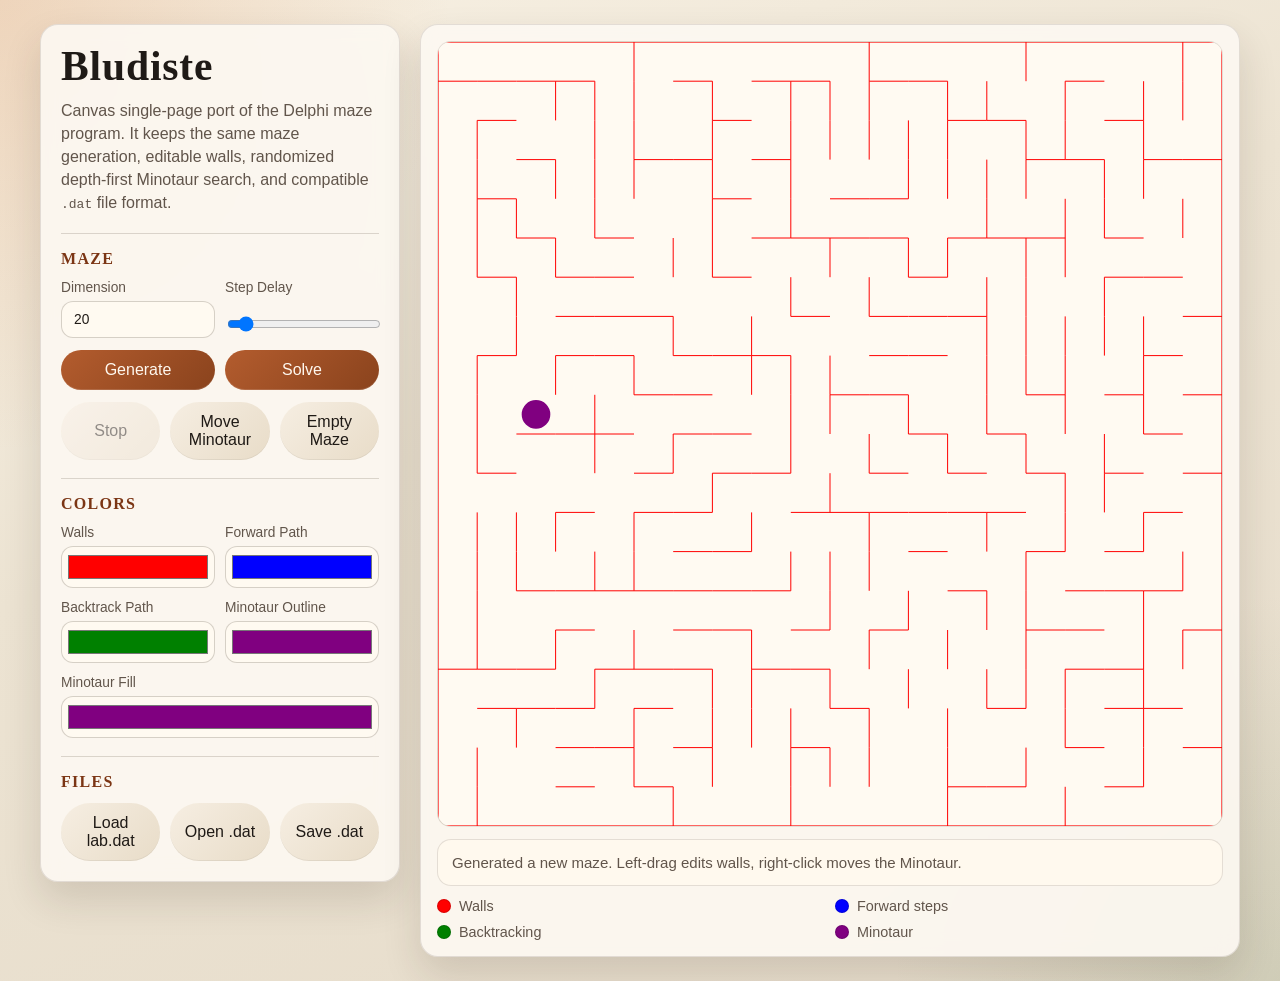
==== index.html @ 66cb42f4 "added spa" ====
<!DOCTYPE html>
<html lang="en">
<head>
  <meta charset="UTF-8">
  <meta name="viewport" content="width=device-width, initial-scale=1.0">
  <title>Bludiste Canvas SPA</title>
  <style>
    :root {
      color-scheme: light;
      --bg: #efe8db;
      --panel: rgba(252, 248, 241, 0.92);
      --panel-strong: #fffaf1;
      --ink: #1f1a16;
      --muted: #61554b;
      --accent: #b35c2e;
      --accent-deep: #7b3514;
      --line: rgba(76, 57, 42, 0.18);
      --shadow: 0 18px 38px rgba(53, 32, 19, 0.14);
      --radius: 18px;
    }

    * {
      box-sizing: border-box;
    }

    body {
      margin: 0;
      min-height: 100vh;
      font-family: "Trebuchet MS", "Gill Sans", "Avenir Next", sans-serif;
      color: var(--ink);
      background:
        radial-gradient(circle at top left, rgba(210, 132, 72, 0.26), transparent 28%),
        radial-gradient(circle at bottom right, rgba(117, 141, 104, 0.2), transparent 24%),
        linear-gradient(160deg, #f8f1e4 0%, #ece3d2 42%, #e6dccb 100%);
    }

    .page {
      width: min(1200px, calc(100vw - 32px));
      margin: 24px auto;
      display: grid;
      grid-template-columns: minmax(280px, 360px) minmax(0, 1fr);
      gap: 20px;
      align-items: start;
    }

    .panel,
    .board {
      background: var(--panel);
      border: 1px solid rgba(97, 85, 75, 0.16);
      border-radius: var(--radius);
      box-shadow: var(--shadow);
      backdrop-filter: blur(10px);
    }

    .panel {
      padding: 20px;
      display: grid;
      gap: 18px;
    }

    .board {
      padding: 16px;
      display: grid;
      gap: 12px;
    }

    h1,
    h2 {
      margin: 0;
      font-family: Georgia, "Times New Roman", serif;
      font-weight: 700;
      letter-spacing: 0.02em;
    }

    h1 {
      font-size: clamp(2rem, 4vw, 2.6rem);
      line-height: 1.05;
    }

    h2 {
      font-size: 1rem;
      color: var(--accent-deep);
      text-transform: uppercase;
      letter-spacing: 0.08em;
    }

    p {
      margin: 0;
      color: var(--muted);
      line-height: 1.45;
    }

    .section {
      display: grid;
      gap: 12px;
      padding-top: 16px;
      border-top: 1px solid var(--line);
    }

    .row {
      display: grid;
      gap: 10px;
    }

    .row.columns-2 {
      grid-template-columns: repeat(2, minmax(0, 1fr));
    }

    .row.columns-3 {
      grid-template-columns: repeat(3, minmax(0, 1fr));
    }

    label {
      display: grid;
      gap: 6px;
      font-size: 0.86rem;
      color: var(--muted);
    }

    input,
    button {
      font: inherit;
    }

    input[type="number"],
    input[type="range"] {
      width: 100%;
    }

    input[type="number"] {
      padding: 10px 12px;
      border-radius: 12px;
      border: 1px solid rgba(97, 85, 75, 0.26);
      background: var(--panel-strong);
      color: var(--ink);
    }

    input[type="color"] {
      width: 100%;
      min-height: 42px;
      padding: 4px;
      border-radius: 12px;
      border: 1px solid rgba(97, 85, 75, 0.26);
      background: var(--panel-strong);
    }

    button {
      border: 0;
      border-radius: 999px;
      padding: 11px 14px;
      cursor: pointer;
      color: #fff8ef;
      background: linear-gradient(135deg, var(--accent), #8a431d);
      box-shadow: inset 0 -1px 0 rgba(255, 255, 255, 0.14);
      transition: transform 120ms ease, filter 120ms ease, opacity 120ms ease;
    }

    button.secondary {
      color: var(--ink);
      background: linear-gradient(135deg, #f6eee2, #e8dcc8);
      box-shadow: inset 0 -1px 0 rgba(0, 0, 0, 0.06);
    }

    button:disabled {
      opacity: 0.48;
      cursor: default;
    }

    button:not(:disabled):hover {
      transform: translateY(-1px);
      filter: saturate(1.08);
    }

    .board-shell {
      width: 100%;
      aspect-ratio: 1;
      position: relative;
      overflow: hidden;
      border-radius: calc(var(--radius) - 4px);
      background:
        linear-gradient(180deg, rgba(255, 250, 241, 0.94), rgba(244, 235, 222, 0.96)),
        repeating-linear-gradient(
          45deg,
          rgba(134, 97, 67, 0.05) 0,
          rgba(134, 97, 67, 0.05) 12px,
          rgba(255, 255, 255, 0.12) 12px,
          rgba(255, 255, 255, 0.12) 24px
        );
      border: 1px solid rgba(97, 85, 75, 0.16);
    }

    canvas {
      width: 100%;
      height: 100%;
      display: block;
    }

    .status {
      padding: 12px 14px;
      border-radius: 14px;
      background: rgba(255, 249, 238, 0.9);
      border: 1px solid rgba(97, 85, 75, 0.16);
      color: var(--muted);
      font-size: 0.94rem;
      line-height: 1.4;
    }

    .legend {
      display: grid;
      grid-template-columns: repeat(2, minmax(0, 1fr));
      gap: 10px;
      font-size: 0.9rem;
      color: var(--muted);
    }

    .legend span {
      display: inline-flex;
      align-items: center;
      gap: 8px;
    }

    .swatch {
      width: 14px;
      height: 14px;
      border-radius: 999px;
      border: 1px solid rgba(0, 0, 0, 0.15);
      flex: none;
    }

    .hidden {
      display: none;
    }

    @media (max-width: 980px) {
      .page {
        grid-template-columns: 1fr;
      }
    }
  </style>
</head>
<body>
  <main class="page">
    <aside class="panel">
      <div class="row">
        <h1>Bludiste</h1>
        <p>Canvas single-page port of the Delphi maze program. It keeps the same maze generation, editable walls, randomized depth-first Minotaur search, and compatible <code>.dat</code> file format.</p>
      </div>

      <section class="section">
        <h2>Maze</h2>
        <div class="row columns-2">
          <label>
            Dimension
            <input id="dimensionInput" type="number" min="4" max="500" value="20">
          </label>
          <label>
            Step Delay
            <input id="speedInput" type="range" min="10" max="250" step="5" value="30">
          </label>
        </div>
        <div class="row columns-2">
          <button id="generateBtn">Generate</button>
          <button id="solveBtn">Solve</button>
        </div>
        <div class="row columns-3">
          <button id="stopBtn" class="secondary" disabled>Stop</button>
          <button id="moveMinotaurBtn" class="secondary">Move Minotaur</button>
          <button id="emptyBtn" class="secondary">Empty Maze</button>
        </div>
      </section>

      <section class="section">
        <h2>Colors</h2>
        <div class="row columns-2">
          <label>
            Walls
            <input id="wallColorInput" type="color" value="#ff0000">
          </label>
          <label>
            Forward Path
            <input id="forwardColorInput" type="color" value="#0000ff">
          </label>
        </div>
        <div class="row columns-2">
          <label>
            Backtrack Path
            <input id="backtrackColorInput" type="color" value="#008000">
          </label>
          <label>
            Minotaur Outline
            <input id="minotaurOutlineInput" type="color" value="#800080">
          </label>
        </div>
        <div class="row">
          <label>
            Minotaur Fill
            <input id="minotaurFillInput" type="color" value="#800080">
          </label>
        </div>
      </section>

      <section class="section">
        <h2>Files</h2>
        <div class="row columns-3">
          <button id="loadBundledBtn" class="secondary">Load lab.dat</button>
          <button id="loadBtn" class="secondary">Open .dat</button>
          <button id="saveBtn" class="secondary">Save .dat</button>
        </div>
        <input id="fileInput" class="hidden" type="file" accept=".dat,application/octet-stream">
      </section>
    </aside>

    <section class="board">
      <div class="board-shell">
        <canvas id="mazeCanvas"></canvas>
      </div>
      <div id="statusText" class="status">Left click or drag near a wall to toggle it. Right click a cell to place the Minotaur. Search always starts from cell 1,1.</div>
      <div class="legend">
        <span><i class="swatch" id="wallSwatch"></i>Walls</span>
        <span><i class="swatch" id="forwardSwatch"></i>Forward steps</span>
        <span><i class="swatch" id="backtrackSwatch"></i>Backtracking</span>
        <span><i class="swatch" id="minotaurSwatch"></i>Minotaur</span>
      </div>
    </section>
  </main>

  <script>
    (() => {
      const MAX_SIZE = 500;
      const FILE_SIZE = 4 + 20 + (MAX_SIZE * MAX_SIZE) + (MAX_SIZE * MAX_SIZE);
      const DIRS = [
        { code: 1, dx: 1, dy: 0 },
        { code: 2, dx: 0, dy: 1 },
        { code: 3, dx: -1, dy: 0 },
        { code: 4, dx: 0, dy: -1 }
      ];

      const elements = {
        canvas: document.getElementById("mazeCanvas"),
        dimensionInput: document.getElementById("dimensionInput"),
        speedInput: document.getElementById("speedInput"),
        generateBtn: document.getElementById("generateBtn"),
        solveBtn: document.getElementById("solveBtn"),
        stopBtn: document.getElementById("stopBtn"),
        moveMinotaurBtn: document.getElementById("moveMinotaurBtn"),
        emptyBtn: document.getElementById("emptyBtn"),
        loadBundledBtn: document.getElementById("loadBundledBtn"),
        loadBtn: document.getElementById("loadBtn"),
        saveBtn: document.getElementById("saveBtn"),
        fileInput: document.getElementById("fileInput"),
        statusText: document.getElementById("statusText"),
        wallColorInput: document.getElementById("wallColorInput"),
        forwardColorInput: document.getElementById("forwardColorInput"),
        backtrackColorInput: document.getElementById("backtrackColorInput"),
        minotaurOutlineInput: document.getElementById("minotaurOutlineInput"),
        minotaurFillInput: document.getElementById("minotaurFillInput"),
        wallSwatch: document.getElementById("wallSwatch"),
        forwardSwatch: document.getElementById("forwardSwatch"),
        backtrackSwatch: document.getElementById("backtrackSwatch"),
        minotaurSwatch: document.getElementById("minotaurSwatch")
      };

      const ctx = elements.canvas.getContext("2d");
      const state = {
        dimension: 20,
        speedMs: 30,
        colors: {
          tam: "#0000ff",
          zpet: "#008000",
          zdi: "#ff0000",
          mino1: "#800080",
          mino2: "#800080"
        },
        horiz: createGrid(false),
        vert: createGrid(false),
        visited: createGrid(false),
        minotaur: { x: 1, y: 1 },
        pathSteps: [],
        pathIndex: 0,
        solveState: "idle",
        timerId: null,
        editing: true,
        dragToggled: new Set(),
        dragButton: null,
        canvasCssWidth: 0,
        canvasCssHeight: 0
      };

      function createGrid(fillValue) {
        return Array.from({ length: MAX_SIZE + 1 }, () => Array(MAX_SIZE + 1).fill(fillValue));
      }

      function clearGrid(grid, fillValue) {
        for (let x = 0; x <= MAX_SIZE; x += 1) {
          grid[x].fill(fillValue);
        }
      }

      function clamp(value, min, max) {
        return Math.min(max, Math.max(min, value));
      }

      function randomInt(max) {
        return Math.floor(Math.random() * max);
      }

      function randomPermutation() {
        const result = [1, 2, 3, 4];
        for (let i = result.length - 1; i > 0; i -= 1) {
          const j = randomInt(i + 1);
          [result[i], result[j]] = [result[j], result[i]];
        }
        return result;
      }

      function updateStatus(message) {
        elements.statusText.textContent = message;
      }

      function syncInputsFromState() {
        elements.dimensionInput.value = String(state.dimension);
        elements.speedInput.value = String(state.speedMs);
        elements.wallColorInput.value = state.colors.zdi;
        elements.forwardColorInput.value = state.colors.tam;
        elements.backtrackColorInput.value = state.colors.zpet;
        elements.minotaurOutlineInput.value = state.colors.mino1;
        elements.minotaurFillInput.value = state.colors.mino2;
        elements.wallSwatch.style.background = state.colors.zdi;
        elements.forwardSwatch.style.background = state.colors.tam;
        elements.backtrackSwatch.style.background = state.colors.zpet;
        elements.minotaurSwatch.style.background =
          `linear-gradient(135deg, ${state.colors.mino1} 0%, ${state.colors.mino1} 48%, ${state.colors.mino2} 48%, ${state.colors.mino2} 100%)`;
      }

      function resizeCanvas() {
        const rect = elements.canvas.getBoundingClientRect();
        const dpr = window.devicePixelRatio || 1;
        state.canvasCssWidth = rect.width;
        state.canvasCssHeight = rect.height;
        elements.canvas.width = Math.max(1, Math.round(rect.width * dpr));
        elements.canvas.height = Math.max(1, Math.round(rect.height * dpr));
        ctx.setTransform(dpr, 0, 0, dpr, 0, 0);
        draw();
      }

      function getCellMetrics() {
        return {
          w: state.canvasCssWidth / state.dimension,
          h: state.canvasCssHeight / state.dimension
        };
      }

      function cellCenter(x, y) {
        const { w, h } = getCellMetrics();
        return {
          x: (x - 0.5) * w,
          y: (y - 0.5) * h
        };
      }

      function canMove(x, y, direction) {
        switch (direction) {
          case 1:
            return x < state.dimension && !state.vert[x][y];
          case 2:
            return y < state.dimension && !state.horiz[x][y];
          case 3:
            return x > 1 && !state.vert[x - 1][y];
          case 4:
            return y > 1 && !state.horiz[x][y - 1];
          default:
            return false;
        }
      }

      function openWall(x, y, direction) {
        switch (direction) {
          case 1:
            if (x < state.dimension) {
              state.vert[x][y] = false;
            }
            break;
          case 2:
            if (y < state.dimension) {
              state.horiz[x][y] = false;
            }
            break;
          case 3:
            if (x > 1) {
              state.vert[x - 1][y] = false;
            }
            break;
          case 4:
            if (y > 1) {
              state.horiz[x][y - 1] = false;
            }
            break;
          default:
            break;
        }
      }

      function chooseRandomMinotaur() {
        state.minotaur = {
          x: randomInt(state.dimension) + 1,
          y: randomInt(state.dimension) + 1
        };
      }

      function clearPath() {
        stopTimer();
        state.pathSteps = [];
        state.pathIndex = 0;
        state.solveState = "idle";
        state.editing = true;
        updateSolveButtons();
      }

      function updateSolveButtons() {
        elements.stopBtn.disabled = state.solveState === "idle";
        if (state.solveState === "running") {
          elements.solveBtn.textContent = "Pause";
        } else if (state.solveState === "paused") {
          elements.solveBtn.textContent = "Continue";
        } else {
          elements.solveBtn.textContent = "Solve";
        }
      }

      function stopTimer() {
        if (state.timerId !== null) {
          window.clearInterval(state.timerId);
          state.timerId = null;
        }
      }

      function setColorFromInput(key, value) {
        state.colors[key] = value;
        syncInputsFromState();
        draw();
      }

      function prepareFreshMaze() {
        clearGrid(state.horiz, false);
        clearGrid(state.vert, false);
        clearGrid(state.visited, false);
      }

      function generateMaze() {
        state.dimension = clamp(Number(elements.dimensionInput.value) || state.dimension, 4, MAX_SIZE);
        prepareFreshMaze();
        for (let x = 1; x <= state.dimension; x += 1) {
          for (let y = 1; y <= state.dimension; y += 1) {
            if (y < state.dimension) {
              state.horiz[x][y] = randomInt(10) > 0;
            }
            if (x < state.dimension) {
              state.vert[x][y] = randomInt(10) > 0;
            }
          }
        }

        function goAndCrush(x, y) {
          if (x < 1 || x > state.dimension || y < 1 || y > state.dimension || state.visited[x][y]) {
            return false;
          }
          state.visited[x][y] = true;
          for (const direction of randomPermutation()) {
            const dir = DIRS.find((item) => item.code === direction);
            const nextX = x + dir.dx;
            const nextY = y + dir.dy;
            if (goAndCrush(nextX, nextY)) {
              openWall(x, y, direction);
            }
          }
          return true;
        }

        goAndCrush(1, 1);
        clearGrid(state.visited, false);
        chooseRandomMinotaur();
        clearPath();
        syncInputsFromState();
        updateStatus("Generated a new maze. Left-drag edits walls, right-click moves the Minotaur.");
        draw();
      }

      function emptyMaze() {
        for (let x = 1; x <= MAX_SIZE; x += 1) {
          for (let y = 1; y <= MAX_SIZE; y += 1) {
            state.horiz[x][y] = false;
            state.vert[x][y] = false;
          }
        }
        clearGrid(state.visited, false);
        clearPath();
        updateStatus("Maze walls cleared.");
        draw();
      }

      function buildSolvePath() {
        clearGrid(state.visited, false);
        const steps = [];

        function dfs(x, y) {
          state.visited[x][y] = true;
          steps.push({ x, y, color: "tam" });
          if (x === state.minotaur.x && y === state.minotaur.y) {
            return true;
          }
          for (const direction of randomPermutation()) {
            if (!canMove(x, y, direction)) {
              continue;
            }
            const dir = DIRS.find((item) => item.code === direction);
            const nextX = x + dir.dx;
            const nextY = y + dir.dy;
            if (state.visited[nextX][nextY]) {
              continue;
            }
            if (dfs(nextX, nextY)) {
              return true;
            }
            steps.push({ x, y, color: "zpet" });
          }
          return false;
        }

        dfs(1, 1);
        return steps;
      }

      function startSolve() {
        state.pathSteps = buildSolvePath();
        state.pathIndex = 0;
        state.solveState = "running";
        state.editing = false;
        updateSolveButtons();
        updateStatus("Searching for the Minotaur with the original randomized depth-first walk.");
        stopTimer();
        state.timerId = window.setInterval(() => {
          if (state.pathIndex < state.pathSteps.length) {
            state.pathIndex += 1;
            draw();
            return;
          }
          finishSolve(false);
        }, state.speedMs);
        draw();
      }

      function pauseSolve() {
        stopTimer();
        state.solveState = "paused";
        state.editing = false;
        updateSolveButtons();
        updateStatus("Search paused.");
      }

      function resumeSolve() {
        state.solveState = "running";
        state.editing = false;
        updateSolveButtons();
        updateStatus("Search resumed.");
        stopTimer();
        state.timerId = window.setInterval(() => {
          if (state.pathIndex < state.pathSteps.length) {
            state.pathIndex += 1;
            draw();
            return;
          }
          finishSolve(false);
        }, state.speedMs);
      }

      function finishSolve(stoppedEarly) {
        stopTimer();
        if (stoppedEarly) {
          state.pathIndex = state.pathSteps.length;
        }
        state.solveState = "idle";
        state.editing = true;
        updateSolveButtons();
        updateStatus(stoppedEarly ? "Search stopped. Full recorded path remains visible." : "Search completed.");
        draw();
      }

      function toggleSolve() {
        if (state.solveState === "running") {
          pauseSolve();
          return;
        }
        if (state.solveState === "paused") {
          resumeSolve();
          return;
        }
        startSolve();
      }

      function draw() {
        ctx.clearRect(0, 0, state.canvasCssWidth, state.canvasCssHeight);

        const { w, h } = getCellMetrics();
        ctx.fillStyle = "#fffaf2";
        ctx.fillRect(0, 0, state.canvasCssWidth, state.canvasCssHeight);

        ctx.strokeStyle = state.colors.zdi;
        ctx.lineWidth = 1;
        for (let x = 1; x < state.dimension; x += 1) {
          for (let y = 1; y <= state.dimension; y += 1) {
            if (state.vert[x][y]) {
              ctx.beginPath();
              ctx.moveTo(x * w, (y - 1) * h);
              ctx.lineTo(x * w, y * h);
              ctx.stroke();
            }
            if (state.horiz[y][x]) {
              ctx.beginPath();
              ctx.moveTo((y - 1) * w, x * h);
              ctx.lineTo(y * w, x * h);
              ctx.stroke();
            }
          }
        }

        ctx.strokeStyle = state.colors.zdi;
        ctx.lineWidth = 1.2;
        ctx.strokeRect(0, 0, state.dimension * w, state.dimension * h);

        const radius = Math.min(w, h) * 0.34;
        const minotaurCenter = cellCenter(state.minotaur.x, state.minotaur.y);
        ctx.beginPath();
        ctx.fillStyle = state.colors.mino2;
        ctx.strokeStyle = state.colors.mino1;
        ctx.lineWidth = 2;
        ctx.arc(minotaurCenter.x, minotaurCenter.y, radius, 0, Math.PI * 2);
        ctx.fill();
        ctx.stroke();

        if (state.pathIndex > 0) {
          const visibleSteps = state.pathSteps.slice(0, state.pathIndex);
          if (visibleSteps.length > 0) {
            const first = cellCenter(visibleSteps[0].x, visibleSteps[0].y);
            ctx.lineWidth = 3;
            ctx.lineJoin = "round";
            ctx.lineCap = "round";
            ctx.beginPath();
            ctx.moveTo(first.x, first.y);
            for (let i = 1; i < visibleSteps.length; i += 1) {
              const previous = visibleSteps[i - 1];
              const current = visibleSteps[i];
              const currentPoint = cellCenter(current.x, current.y);
              ctx.strokeStyle = state.colors[current.color];
              ctx.lineTo(currentPoint.x, currentPoint.y);
              ctx.stroke();
              ctx.beginPath();
              ctx.moveTo(currentPoint.x, currentPoint.y);
              if (previous.x === current.x && previous.y === current.y) {
                ctx.lineTo(currentPoint.x, currentPoint.y);
              }
            }
          }
        }
      }

      function delphiColorToCss(value) {
        const normalized = value >>> 0;
        const r = normalized & 0xff;
        const g = (normalized >>> 8) & 0xff;
        const b = (normalized >>> 16) & 0xff;
        return `#${r.toString(16).padStart(2, "0")}${g.toString(16).padStart(2, "0")}${b.toString(16).padStart(2, "0")}`;
      }

      function cssColorToDelphi(value) {
        const raw = value.replace("#", "");
        const normalized = raw.length === 3
          ? raw.split("").map((part) => part + part).join("")
          : raw;
        const r = parseInt(normalized.slice(0, 2), 16);
        const g = parseInt(normalized.slice(2, 4), 16);
        const b = parseInt(normalized.slice(4, 6), 16);
        return (r | (g << 8) | (b << 16)) >>> 0;
      }

      function importFromBuffer(buffer, sourceLabel) {
        if (buffer.byteLength < FILE_SIZE) {
          throw new Error("Unexpected file size.");
        }

        const view = new DataView(buffer);
        const dimension = clamp(view.getInt32(0, true), 4, MAX_SIZE);
        state.dimension = dimension;
        let offset = 4;
        state.colors.tam = delphiColorToCss(view.getInt32(offset, true));
        offset += 4;
        state.colors.zpet = delphiColorToCss(view.getInt32(offset, true));
        offset += 4;
        state.colors.zdi = delphiColorToCss(view.getInt32(offset, true));
        offset += 4;
        state.colors.mino1 = delphiColorToCss(view.getInt32(offset, true));
        offset += 4;
        state.colors.mino2 = delphiColorToCss(view.getInt32(offset, true));
        offset += 4;

        clearGrid(state.horiz, false);
        clearGrid(state.vert, false);
        clearGrid(state.visited, false);

        for (let x = 1; x <= MAX_SIZE; x += 1) {
          for (let y = 1; y <= MAX_SIZE; y += 1) {
            state.horiz[x][y] = view.getUint8(offset) !== 0;
            offset += 1;
          }
        }

        for (let x = 1; x <= MAX_SIZE; x += 1) {
          for (let y = 1; y <= MAX_SIZE; y += 1) {
            state.vert[x][y] = view.getUint8(offset) !== 0;
            offset += 1;
          }
        }

        chooseRandomMinotaur();
        clearPath();
        syncInputsFromState();
        updateStatus(`Loaded maze from ${sourceLabel}. The Minotaur position is randomized, matching the Delphi program.`);
        draw();
      }

      function exportToBuffer() {
        const buffer = new ArrayBuffer(FILE_SIZE);
        const view = new DataView(buffer);
        view.setInt32(0, state.dimension, true);
        let offset = 4;
        view.setUint32(offset, cssColorToDelphi(state.colors.tam), true);
        offset += 4;
        view.setUint32(offset, cssColorToDelphi(state.colors.zpet), true);
        offset += 4;
        view.setUint32(offset, cssColorToDelphi(state.colors.zdi), true);
        offset += 4;
        view.setUint32(offset, cssColorToDelphi(state.colors.mino1), true);
        offset += 4;
        view.setUint32(offset, cssColorToDelphi(state.colors.mino2), true);
        offset += 4;

        for (let x = 1; x <= MAX_SIZE; x += 1) {
          for (let y = 1; y <= MAX_SIZE; y += 1) {
            view.setUint8(offset, state.horiz[x][y] ? 1 : 0);
            offset += 1;
          }
        }

        for (let x = 1; x <= MAX_SIZE; x += 1) {
          for (let y = 1; y <= MAX_SIZE; y += 1) {
            view.setUint8(offset, state.vert[x][y] ? 1 : 0);
            offset += 1;
          }
        }

        return buffer;
      }

      function saveMaze() {
        const blob = new Blob([exportToBuffer()], { type: "application/octet-stream" });
        const link = document.createElement("a");
        link.href = URL.createObjectURL(blob);
        link.download = "bludiste.dat";
        link.click();
        window.setTimeout(() => URL.revokeObjectURL(link.href), 0);
        updateStatus("Saved maze as a Delphi-compatible .dat file.");
      }

      async function loadBundledMaze() {
        const response = await fetch("lab.dat", { cache: "no-store" });
        if (!response.ok) {
          throw new Error(`HTTP ${response.status}`);
        }
        const buffer = await response.arrayBuffer();
        importFromBuffer(buffer, "lab.dat");
      }

      function wallToggleKey(kind, x, y) {
        return `${kind}:${x}:${y}`;
      }

      function toggleWall(kind, x, y) {
        if (kind === "vert") {
          if (x < 1 || x >= state.dimension || y < 1 || y > state.dimension) {
            return;
          }
          state.vert[x][y] = !state.vert[x][y];
        } else {
          if (x < 1 || x > state.dimension || y < 1 || y >= state.dimension) {
            return;
          }
          state.horiz[x][y] = !state.horiz[x][y];
        }
        clearPath();
        draw();
      }

      function handleWallGesture(event, strictness) {
        if (!state.editing) {
          return;
        }
        const rect = elements.canvas.getBoundingClientRect();
        const px = clamp(event.clientX - rect.left, 0, state.canvasCssWidth);
        const py = clamp(event.clientY - rect.top, 0, state.canvasCssHeight);
        const { w, h } = getCellMetrics();
        const col = Math.min(state.dimension - 1, Math.floor(px / w));
        const row = Math.min(state.dimension - 1, Math.floor(py / h));
        const offsetX = px - (col * w);
        const offsetY = py - (row * h);
        const thresholdX = w / strictness;
        const thresholdY = h / strictness;

        const candidates = [];
        if (offsetX < thresholdX && col > 0) {
          candidates.push({ kind: "vert", x: col, y: row + 1 });
        }
        if (offsetX > w - thresholdX && col < state.dimension - 1) {
          candidates.push({ kind: "vert", x: col + 1, y: row + 1 });
        }
        if (offsetY < thresholdY && row > 0) {
          candidates.push({ kind: "horiz", x: col + 1, y: row });
        }
        if (offsetY > h - thresholdY && row < state.dimension - 1) {
          candidates.push({ kind: "horiz", x: col + 1, y: row + 1 });
        }

        for (const candidate of candidates) {
          const key = wallToggleKey(candidate.kind, candidate.x, candidate.y);
          if (state.dragToggled.has(key)) {
            continue;
          }
          state.dragToggled.add(key);
          toggleWall(candidate.kind, candidate.x, candidate.y);
        }
      }

      function placeMinotaur(event) {
        if (!state.editing) {
          return;
        }
        const rect = elements.canvas.getBoundingClientRect();
        const px = clamp(event.clientX - rect.left, 0, state.canvasCssWidth - 1);
        const py = clamp(event.clientY - rect.top, 0, state.canvasCssHeight - 1);
        const { w, h } = getCellMetrics();
        state.minotaur = {
          x: clamp(Math.floor(px / w) + 1, 1, state.dimension),
          y: clamp(Math.floor(py / h) + 1, 1, state.dimension)
        };
        clearPath();
        updateStatus(`Minotaur moved to cell ${state.minotaur.x},${state.minotaur.y}.`);
        draw();
      }

      elements.generateBtn.addEventListener("click", generateMaze);
      elements.solveBtn.addEventListener("click", toggleSolve);
      elements.stopBtn.addEventListener("click", () => finishSolve(true));
      elements.moveMinotaurBtn.addEventListener("click", () => {
        chooseRandomMinotaur();
        clearPath();
        updateStatus("Minotaur moved to a random cell.");
        draw();
      });
      elements.emptyBtn.addEventListener("click", emptyMaze);
      elements.loadBundledBtn.addEventListener("click", async () => {
        try {
          await loadBundledMaze();
        } catch (error) {
          updateStatus(`Could not load bundled lab.dat: ${error.message}`);
        }
      });
      elements.loadBtn.addEventListener("click", () => elements.fileInput.click());
      elements.saveBtn.addEventListener("click", saveMaze);

      elements.fileInput.addEventListener("change", async (event) => {
        const file = event.target.files && event.target.files[0];
        if (!file) {
          return;
        }
        try {
          const buffer = await file.arrayBuffer();
          importFromBuffer(buffer, file.name);
        } catch (error) {
          updateStatus(`Failed to open ${file.name}: ${error.message}`);
        } finally {
          elements.fileInput.value = "";
        }
      });

      elements.speedInput.addEventListener("input", () => {
        state.speedMs = Number(elements.speedInput.value);
        if (state.solveState === "running") {
          resumeSolve();
        }
      });

      elements.dimensionInput.addEventListener("change", () => {
        elements.dimensionInput.value = String(clamp(Number(elements.dimensionInput.value) || state.dimension, 4, MAX_SIZE));
      });

      elements.wallColorInput.addEventListener("input", (event) => setColorFromInput("zdi", event.target.value));
      elements.forwardColorInput.addEventListener("input", (event) => setColorFromInput("tam", event.target.value));
      elements.backtrackColorInput.addEventListener("input", (event) => setColorFromInput("zpet", event.target.value));
      elements.minotaurOutlineInput.addEventListener("input", (event) => setColorFromInput("mino1", event.target.value));
      elements.minotaurFillInput.addEventListener("input", (event) => setColorFromInput("mino2", event.target.value));

      elements.canvas.addEventListener("contextmenu", (event) => event.preventDefault());
      elements.canvas.addEventListener("mousedown", (event) => {
        state.dragToggled.clear();
        state.dragButton = event.button;
        if (event.button === 2) {
          placeMinotaur(event);
          return;
        }
        if (event.button === 0) {
          handleWallGesture(event, 4);
        }
      });

      elements.canvas.addEventListener("mousemove", (event) => {
        if (state.dragButton === 0 && (event.buttons & 1) === 1) {
          handleWallGesture(event, Math.max(8, Math.round(getCellMetrics().h)));
        }
      });

      window.addEventListener("mouseup", () => {
        state.dragButton = null;
        state.dragToggled.clear();
      });

      window.addEventListener("resize", resizeCanvas);

      async function init() {
        syncInputsFromState();
        resizeCanvas();
        try {
          await loadBundledMaze();
        } catch (_error) {
          generateMaze();
        }
      }

      init();
    })();
  </script>
</body>
</html>
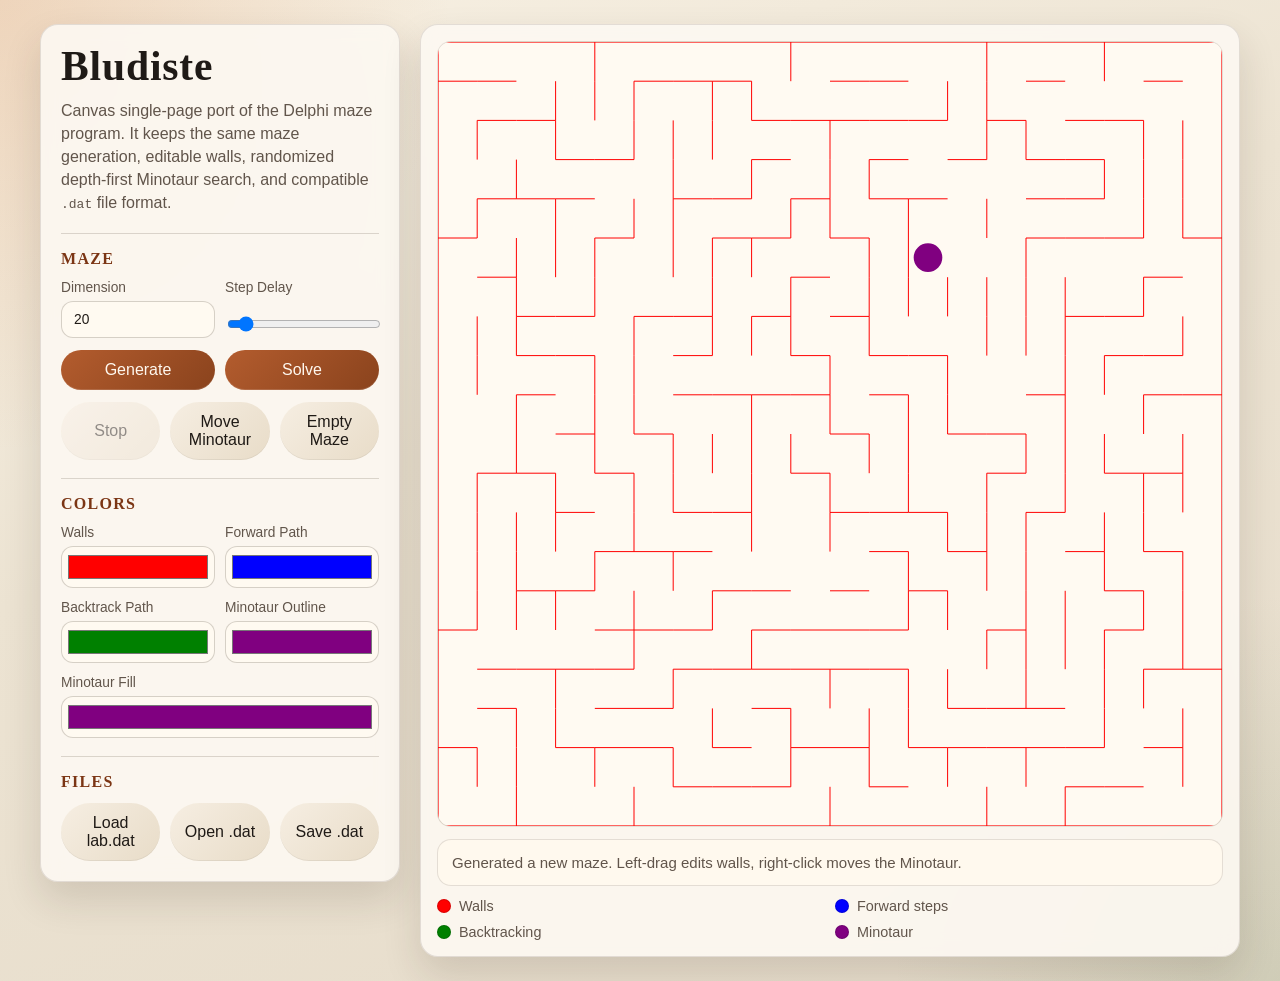
==== commit dfd440f3: "fix recursion with stack" ====
--- a/index.html
+++ b/index.html
@@ -334,6 +334,7 @@
         { code: 3, dx: -1, dy: 0 },
         { code: 4, dx: 0, dy: -1 }
       ];
+      const DIR_BY_CODE = Object.fromEntries(DIRS.map((dir) => [dir.code, dir]));
 
       const elements = {
         canvas: document.getElementById("mazeCanvas"),
@@ -560,23 +561,36 @@
           }
         }
 
-        function goAndCrush(x, y) {
-          if (x < 1 || x > state.dimension || y < 1 || y > state.dimension || state.visited[x][y]) {
-            return false;
-          }
-          state.visited[x][y] = true;
-          for (const direction of randomPermutation()) {
-            const dir = DIRS.find((item) => item.code === direction);
-            const nextX = x + dir.dx;
-            const nextY = y + dir.dy;
-            if (goAndCrush(nextX, nextY)) {
-              openWall(x, y, direction);
-            }
-          }
-          return true;
-        }
-
-        goAndCrush(1, 1);
+        state.visited[1][1] = true;
+        const stack = [{ x: 1, y: 1, order: randomPermutation(), nextIndex: 0 }];
+        while (stack.length > 0) {
+          const frame = stack[stack.length - 1];
+          if (frame.nextIndex >= frame.order.length) {
+            stack.pop();
+            continue;
+          }
+
+          const direction = frame.order[frame.nextIndex];
+          frame.nextIndex += 1;
+          const dir = DIR_BY_CODE[direction];
+          const nextX = frame.x + dir.dx;
+          const nextY = frame.y + dir.dy;
+
+          if (
+            nextX < 1 ||
+            nextX > state.dimension ||
+            nextY < 1 ||
+            nextY > state.dimension ||
+            state.visited[nextX][nextY]
+          ) {
+            continue;
+          }
+
+          state.visited[nextX][nextY] = true;
+          openWall(frame.x, frame.y, direction);
+          stack.push({ x: nextX, y: nextY, order: randomPermutation(), nextIndex: 0 });
+        }
+
         clearGrid(state.visited, false);
         chooseRandomMinotaur();
         clearPath();
@@ -601,32 +615,47 @@
       function buildSolvePath() {
         clearGrid(state.visited, false);
         const steps = [];
-
-        function dfs(x, y) {
-          state.visited[x][y] = true;
-          steps.push({ x, y, color: "tam" });
-          if (x === state.minotaur.x && y === state.minotaur.y) {
-            return true;
-          }
-          for (const direction of randomPermutation()) {
-            if (!canMove(x, y, direction)) {
-              continue;
+        state.visited[1][1] = true;
+        steps.push({ x: 1, y: 1, color: "tam" });
+        if (state.minotaur.x === 1 && state.minotaur.y === 1) {
+          return steps;
+        }
+
+        const stack = [{ x: 1, y: 1, order: randomPermutation(), nextIndex: 0 }];
+        while (stack.length > 0) {
+          const frame = stack[stack.length - 1];
+
+          if (frame.nextIndex >= frame.order.length) {
+            stack.pop();
+            if (stack.length > 0) {
+              const parent = stack[stack.length - 1];
+              steps.push({ x: parent.x, y: parent.y, color: "zpet" });
             }
-            const dir = DIRS.find((item) => item.code === direction);
-            const nextX = x + dir.dx;
-            const nextY = y + dir.dy;
-            if (state.visited[nextX][nextY]) {
-              continue;
-            }
-            if (dfs(nextX, nextY)) {
-              return true;
-            }
-            steps.push({ x, y, color: "zpet" });
-          }
-          return false;
-        }
-
-        dfs(1, 1);
+            continue;
+          }
+
+          const direction = frame.order[frame.nextIndex];
+          frame.nextIndex += 1;
+          if (!canMove(frame.x, frame.y, direction)) {
+            continue;
+          }
+
+          const dir = DIR_BY_CODE[direction];
+          const nextX = frame.x + dir.dx;
+          const nextY = frame.y + dir.dy;
+          if (state.visited[nextX][nextY]) {
+            continue;
+          }
+
+          state.visited[nextX][nextY] = true;
+          steps.push({ x: nextX, y: nextY, color: "tam" });
+          if (nextX === state.minotaur.x && nextY === state.minotaur.y) {
+            return steps;
+          }
+
+          stack.push({ x: nextX, y: nextY, order: randomPermutation(), nextIndex: 0 });
+        }
+
         return steps;
       }
 
@@ -1034,6 +1063,7 @@
       window.addEventListener("resize", resizeCanvas);
 
       async function init() {
+        elements.dimensionInput.max = String(MAX_SIZE);
         syncInputsFromState();
         resizeCanvas();
         try {
